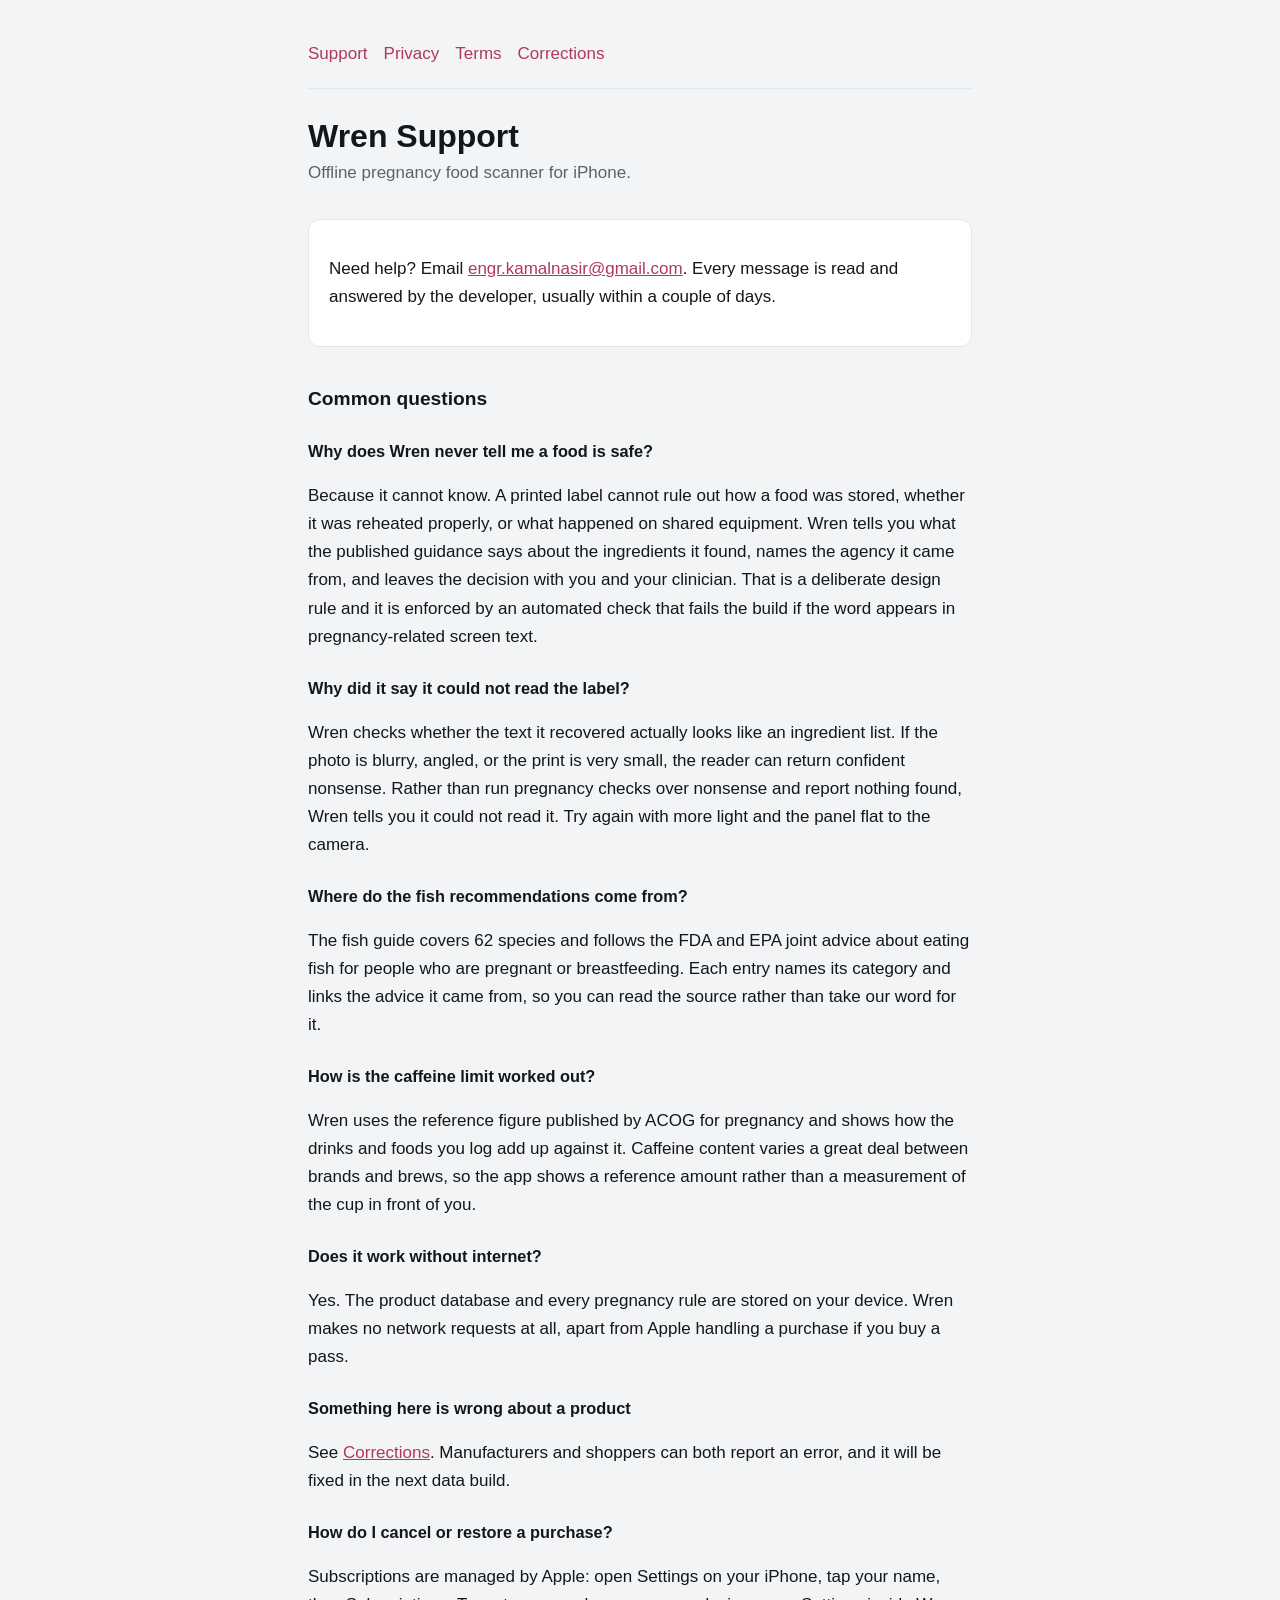
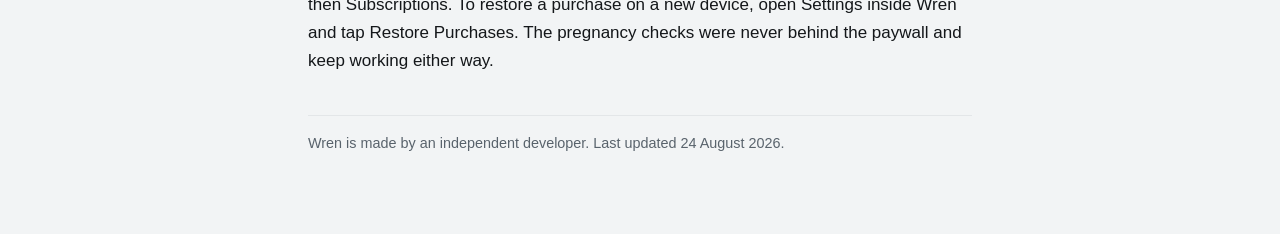
==== index.html @ c64be66a "Wren legal and support pages" ====
<!doctype html>
<html lang="en"><head><meta charset="utf-8"><meta name="viewport" content="width=device-width,initial-scale=1"><title>Wren Support</title><link rel="stylesheet" href="style.css"></head><body><div class="wrap"><nav><a href="index.html">Support</a><a href="privacy.html">Privacy</a><a href="terms.html">Terms</a><a href="corrections.html">Corrections</a></nav><h1>Wren Support</h1>
<p class="sub">Offline pregnancy food scanner for iPhone.</p>
<div class="card"><p>Need help? Email <a href="mailto:engr.kamalnasir@gmail.com">engr.kamalnasir@gmail.com</a>. Every message is read and answered by the developer, usually within a couple of days.</p></div>
<h2>Common questions</h2>
<h3>Why does Wren never tell me a food is safe?</h3>
<p>Because it cannot know. A printed label cannot rule out how a food was stored, whether it was reheated properly, or what happened on shared equipment. Wren tells you what the published guidance says about the ingredients it found, names the agency it came from, and leaves the decision with you and your clinician. That is a deliberate design rule and it is enforced by an automated check that fails the build if the word appears in pregnancy-related screen text.</p>
<h3>Why did it say it could not read the label?</h3>
<p>Wren checks whether the text it recovered actually looks like an ingredient list. If the photo is blurry, angled, or the print is very small, the reader can return confident nonsense. Rather than run pregnancy checks over nonsense and report nothing found, Wren tells you it could not read it. Try again with more light and the panel flat to the camera.</p>
<h3>Where do the fish recommendations come from?</h3>
<p>The fish guide covers 62 species and follows the FDA and EPA joint advice about eating fish for people who are pregnant or breastfeeding. Each entry names its category and links the advice it came from, so you can read the source rather than take our word for it.</p>
<h3>How is the caffeine limit worked out?</h3>
<p>Wren uses the reference figure published by ACOG for pregnancy and shows how the drinks and foods you log add up against it. Caffeine content varies a great deal between brands and brews, so the app shows a reference amount rather than a measurement of the cup in front of you.</p>
<h3>Does it work without internet?</h3>
<p>Yes. The product database and every pregnancy rule are stored on your device. Wren makes no network requests at all, apart from Apple handling a purchase if you buy a pass.</p>
<h3>Something here is wrong about a product</h3>
<p>See <a href="corrections.html">Corrections</a>. Manufacturers and shoppers can both report an error, and it will be fixed in the next data build.</p>
<h3>How do I cancel or restore a purchase?</h3>
<p>Subscriptions are managed by Apple: open Settings on your iPhone, tap your name, then Subscriptions. To restore a purchase on a new device, open Settings inside Wren and tap Restore Purchases. The pregnancy checks were never behind the paywall and keep working either way.</p><p class="updated">Wren is made by an independent developer. Last updated 24 August 2026.</p></div></body></html>
---- style.css ----
:root { color-scheme: light dark; --ink:#14171A; --muted:#59636C; --accent:#B0395B; --bg:#F2F4F5; --card:#ffffff; --line:#E3E6E8; }
@media (prefers-color-scheme: dark){ :root{ --ink:#EDEFF1; --muted:#9AA4AE; --accent:#F09DB1; --bg:#0B0D0E; --card:#17191B; --line:#2C3033; } }
*{box-sizing:border-box}
body{margin:0;background:var(--bg);color:var(--ink);font:17px/1.65 -apple-system,BlinkMacSystemFont,"Segoe UI",Roboto,sans-serif}
.wrap{max-width:44rem;margin:0 auto;padding:2.5rem 1.25rem 4rem}
h1{font-size:2rem;line-height:1.2;margin:0 0 .25rem}
h2{font-size:1.2rem;margin:2.25rem 0 .5rem}
h3{font-size:1.02rem;margin:1.5rem 0 .35rem}
.sub{color:var(--muted);margin:0 0 2rem}
a{color:var(--accent)}
nav{display:flex;flex-wrap:wrap;gap:1rem;padding-bottom:1.25rem;border-bottom:1px solid var(--line);margin-bottom:1.75rem}
nav a{text-decoration:none;font-weight:500}
.card{background:var(--card);border:1px solid var(--line);border-radius:12px;padding:1.1rem 1.25rem;margin:1rem 0}
.updated{color:var(--muted);font-size:.9rem;margin-top:2.5rem;border-top:1px solid var(--line);padding-top:1rem}
ul{padding-left:1.2rem} li{margin:.35rem 0}
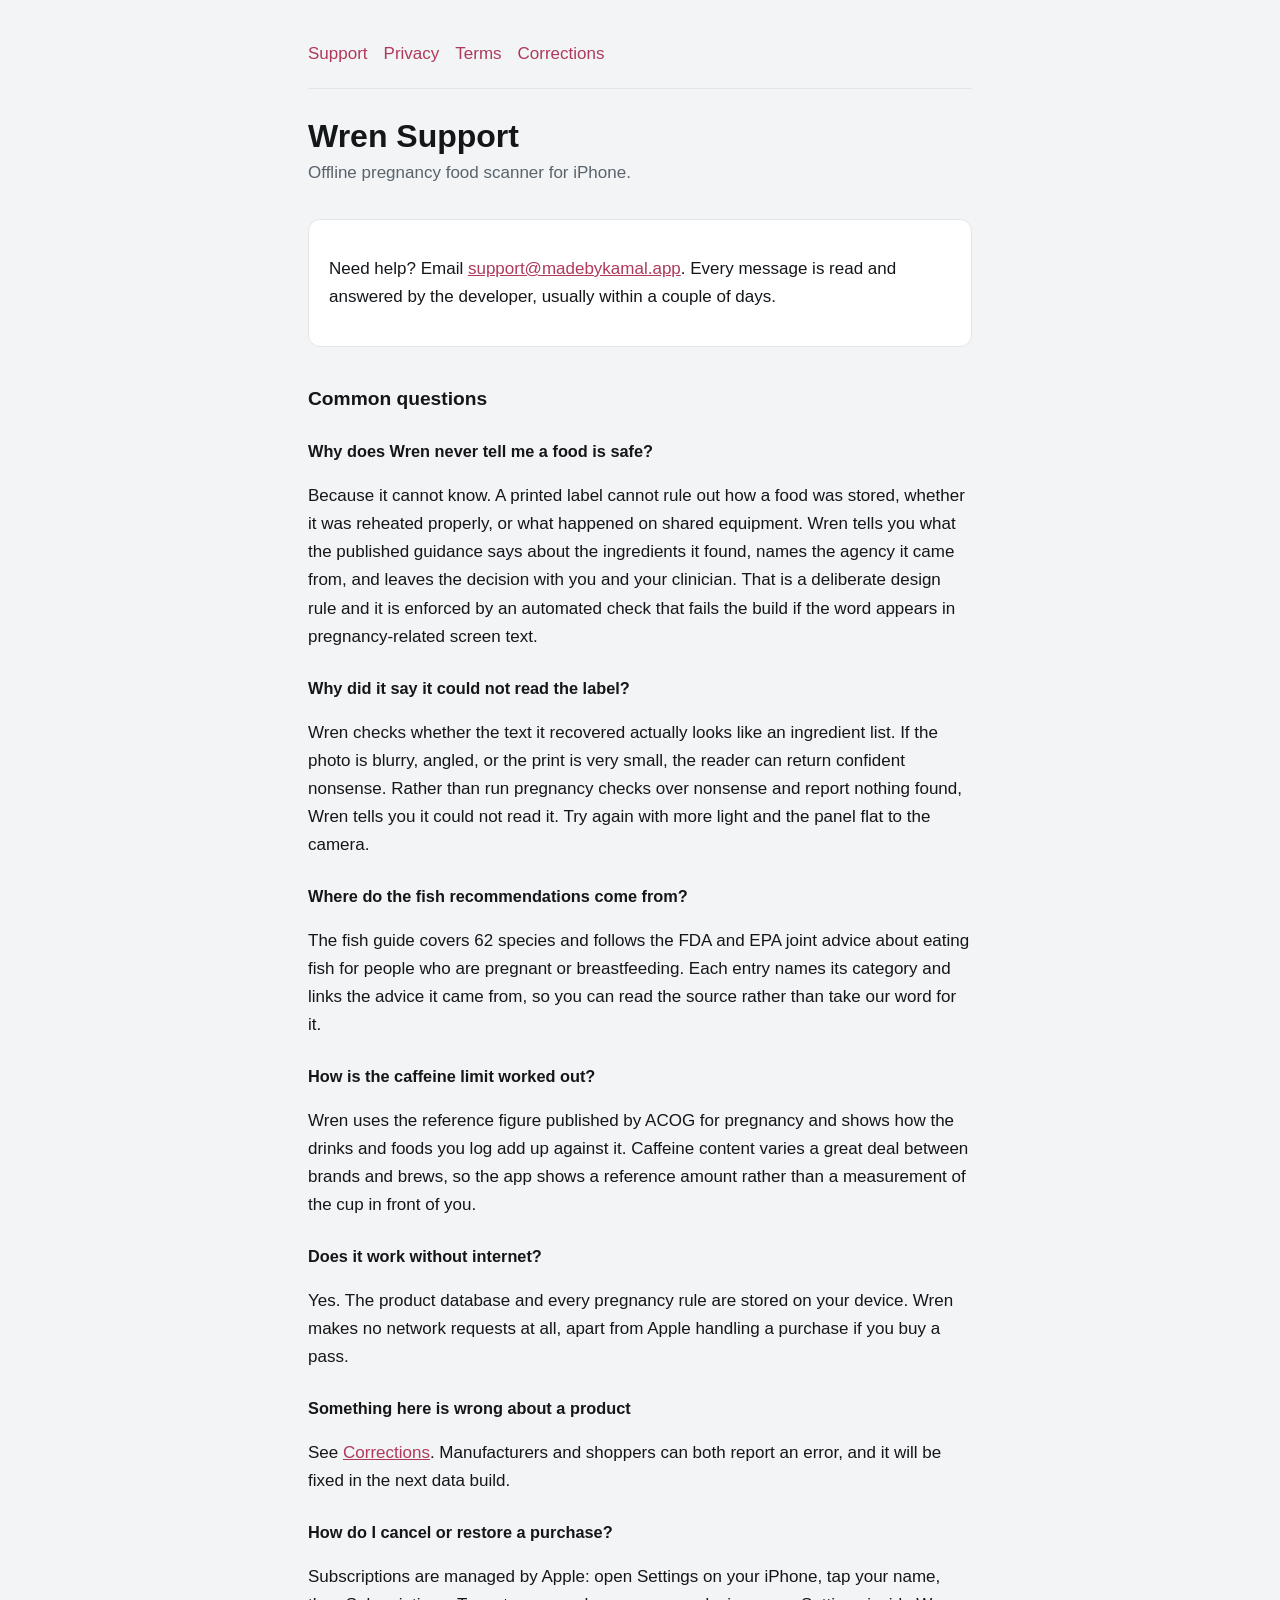
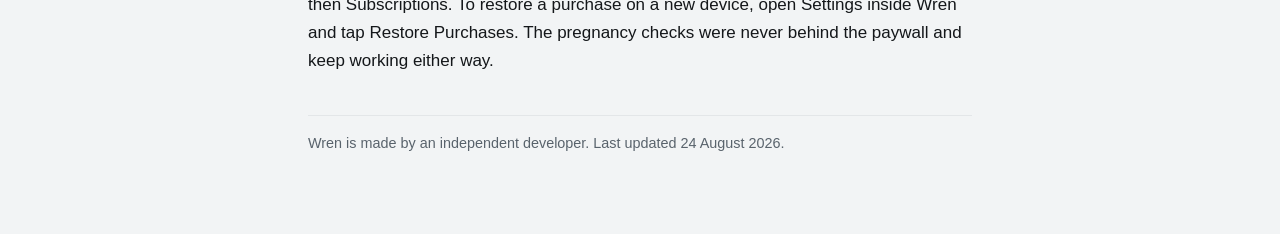
==== commit 1bef7bf2: "Support email is now support@madebykamal.app" ====
--- a/index.html
+++ b/index.html
@@ -1,7 +1,7 @@
 <!doctype html>
 <html lang="en"><head><meta charset="utf-8"><meta name="viewport" content="width=device-width,initial-scale=1"><title>Wren Support</title><link rel="stylesheet" href="style.css"></head><body><div class="wrap"><nav><a href="index.html">Support</a><a href="privacy.html">Privacy</a><a href="terms.html">Terms</a><a href="corrections.html">Corrections</a></nav><h1>Wren Support</h1>
 <p class="sub">Offline pregnancy food scanner for iPhone.</p>
-<div class="card"><p>Need help? Email <a href="mailto:engr.kamalnasir@gmail.com">engr.kamalnasir@gmail.com</a>. Every message is read and answered by the developer, usually within a couple of days.</p></div>
+<div class="card"><p>Need help? Email <a href="mailto:support@madebykamal.app">support@madebykamal.app</a>. Every message is read and answered by the developer, usually within a couple of days.</p></div>
 <h2>Common questions</h2>
 <h3>Why does Wren never tell me a food is safe?</h3>
 <p>Because it cannot know. A printed label cannot rule out how a food was stored, whether it was reheated properly, or what happened on shared equipment. Wren tells you what the published guidance says about the ingredients it found, names the agency it came from, and leaves the decision with you and your clinician. That is a deliberate design rule and it is enforced by an automated check that fails the build if the word appears in pregnancy-related screen text.</p>
